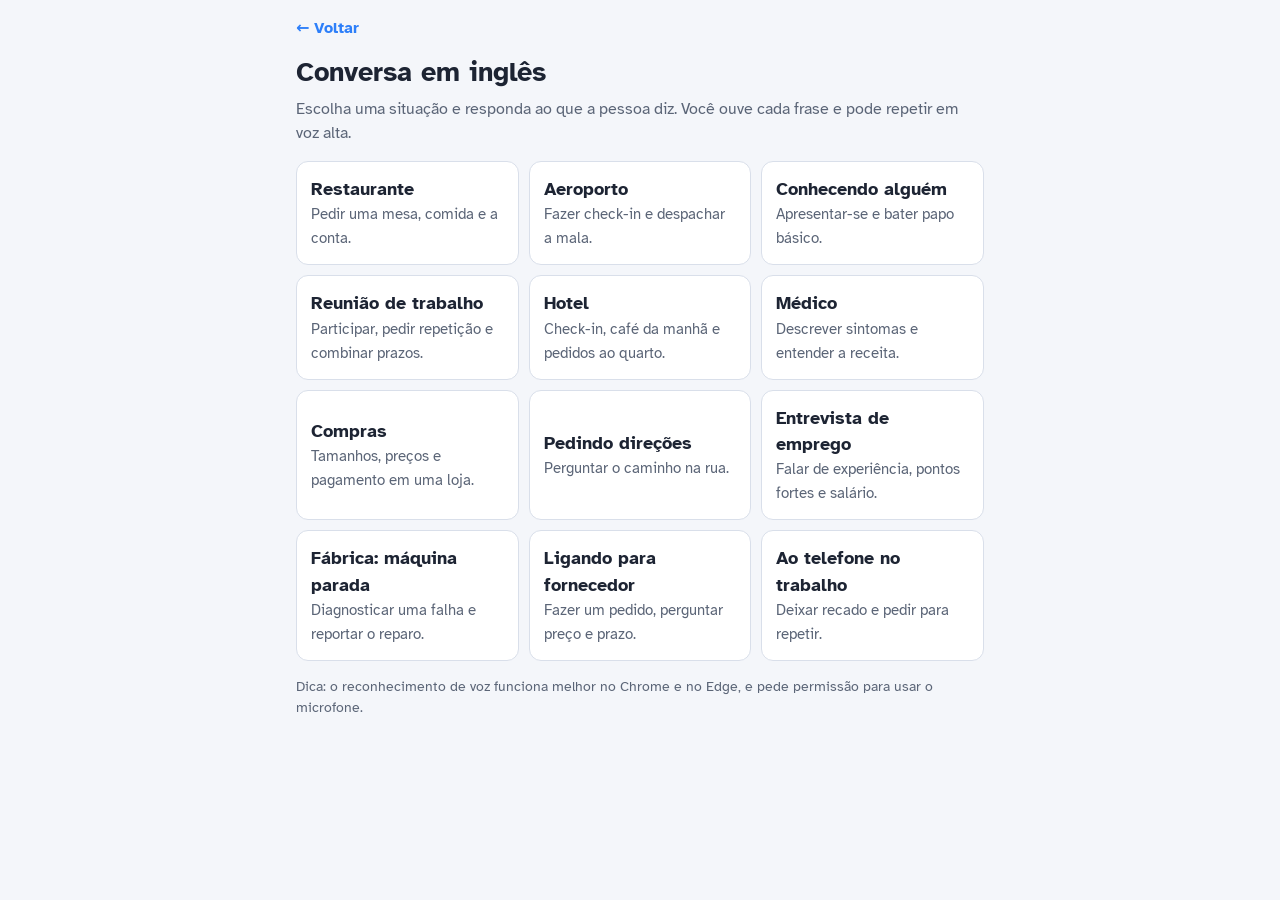
==== conversa.html @ a8394e64 "Add files via upload" ====
<!doctype html>
<html lang="pt-BR">
<head>
<meta charset="utf-8">
<meta name="viewport" content="width=device-width, initial-scale=1, viewport-fit=cover">
<title>Conversa em inglês</title>
<link href="https://fonts.googleapis.com/css2?family=Atkinson+Hyperlegible:wght@400;700&display=swap" rel="stylesheet">
<style>
  :root {
    --bg: #f4f6fa;
    --card: #ffffff;
    --text: #1d2433;
    --muted: #5b6577;
    --line: #d9dfea;
    --brand: #2d7ff9;
    --brand-dark: #1b63cc;
    --bot: #e9eef8;
    --me: #2d7ff9;
    --ok: #1f8a4c;
    --bad: #c2362b;
  }
  @media (prefers-color-scheme: dark) {
    :root {
      --bg: #12161f; --card: #1b2130; --text: #eaeef7; --muted: #9aa5ba;
      --line: #2e374a; --bot: #262e42; --brand: #4b92ff; --brand-dark: #6aa5ff;
      --me: #2d6fd6; --ok: #4cc283; --bad: #ff7b6e;
    }
  }
  * { box-sizing: border-box; }
  html, body { margin: 0; }
  body {
    font-family: "Atkinson Hyperlegible", system-ui, sans-serif;
    background: var(--bg);
    color: var(--text);
    line-height: 1.5;
    padding-top: env(safe-area-inset-top, 0px);
    padding-bottom: env(safe-area-inset-bottom, 0px);
  }
  .wrap { max-width: 720px; margin: 0 auto; padding: 16px; }
  .voltar { display: inline-block; margin-bottom: 8px; color: var(--brand); text-decoration: none; font-weight: 700; }
  h1 { margin: 4px 0 4px; font-size: 1.7rem; }
  .sub { margin: 0 0 16px; color: var(--muted); }

  button { font: inherit; cursor: pointer; }
  button:focus-visible, a:focus-visible { outline: 3px solid var(--brand); outline-offset: 2px; }

  /* escolha de cenário */
  .cenarios { display: grid; gap: 10px; grid-template-columns: repeat(auto-fit, minmax(210px, 1fr)); }
  .cenario {
    text-align: left; padding: 14px; border-radius: 12px;
    border: 1px solid var(--line); background: var(--card); color: var(--text);
  }
  .cenario:hover { border-color: var(--brand); }
  .cenario strong { display: block; font-size: 1.1rem; }
  .cenario span { color: var(--muted); font-size: .92rem; }

  /* conversa */
  .topo { display: flex; flex-wrap: wrap; gap: 8px; align-items: center; justify-content: space-between; margin-bottom: 10px; }
  .topo h2 { margin: 0; font-size: 1.2rem; }
  .ferr { display: flex; gap: 8px; flex-wrap: wrap; }
  .peq {
    padding: 6px 12px; border-radius: 8px; border: 1px solid var(--line);
    background: var(--card); color: var(--text); font-size: .9rem;
  }
  .peq[aria-pressed="true"] { background: var(--brand); border-color: var(--brand); color: #fff; }

  .chat { display: flex; flex-direction: column; gap: 10px; margin-bottom: 14px; }
  .msg { max-width: 85%; padding: 10px 14px; border-radius: 14px; }
  .msg .en { font-size: 1.05rem; }
  .msg .pt { margin-top: 4px; font-size: .9rem; color: var(--muted); }
  .msg.bot { align-self: flex-start; background: var(--bot); border-bottom-left-radius: 4px; }
  .msg.eu { align-self: flex-end; background: var(--me); color: #fff; border-bottom-right-radius: 4px; }
  .msg.eu .pt { color: #dce8ff; }
  .msg .acoes { display: flex; gap: 6px; margin-top: 8px; flex-wrap: wrap; }
  .msg .acoes button {
    padding: 4px 10px; border-radius: 8px; border: 1px solid rgba(255,255,255,.6);
    background: transparent; color: inherit; font-size: .85rem;
  }
  .msg.bot .acoes button { border-color: var(--line); }
  .resultado { margin-top: 6px; font-size: .9rem; }

  .escolhas { display: grid; gap: 8px; }
  .escolhas .titulo { margin: 0 0 2px; font-weight: 700; }
  .opcao {
    text-align: left; padding: 12px 14px; border-radius: 10px;
    border: 1px solid var(--line); background: var(--card); color: var(--text);
  }
  .opcao:hover:not(:disabled) { border-color: var(--brand); }
  .opcao:disabled { opacity: .55; cursor: default; }
  .opcao .pt { display: block; color: var(--muted); font-size: .88rem; margin-top: 2px; }
  .feedback { margin: 0; padding: 10px 14px; border-radius: 10px; background: var(--card); border-left: 4px solid var(--bad); }

  .fim { padding: 18px; border-radius: 12px; background: var(--card); border: 1px solid var(--line); text-align: center; }
  .fim h3 { margin: 0 0 6px; }
  .fim .acoes-fim { display: flex; justify-content: center; gap: 10px; flex-wrap: wrap; margin-top: 12px; }
  .btn {
    padding: 10px 16px; border: none; border-radius: 8px;
    background: var(--brand); color: #fff; font-weight: 700;
  }
  .btn:hover { background: var(--brand-dark); }
  .btn.sec { background: transparent; color: var(--brand); border: 1px solid var(--brand); }

  .aviso { color: var(--muted); font-size: .85rem; margin-top: 16px; }
  [hidden] { display: none !important; }
</style>
</head>
<body>
<div class="wrap">
  <a class="voltar" href="index.html">← Voltar</a>
  <h1>Conversa em inglês</h1>
  <p class="sub">Escolha uma situação e responda ao que a pessoa diz. Você ouve cada frase e pode repetir em voz alta.</p>

  <!-- Tela 1: cenários -->
  <section id="telaCenarios">
    <div class="cenarios" id="listaCenarios"></div>
  </section>

  <!-- Tela 2: conversa -->
  <section id="telaConversa" hidden>
    <div class="topo">
      <h2 id="tituloCenario"></h2>
      <div class="ferr">
        <button class="peq" id="btnTrad" aria-pressed="true">Tradução</button>
        <button class="peq" id="btnVoz" aria-pressed="true">Voz</button>
        <button class="peq" id="btnSair">Trocar situação</button>
      </div>
    </div>
    <div class="chat" id="chat" aria-live="polite"></div>
    <div id="area"></div>
  </section>

  <p class="aviso">Dica: o reconhecimento de voz funciona melhor no Chrome e no Edge, e pede permissão para usar o microfone.</p>
</div>

<script src="cenarios-extra.js"></script>
<script>
/* ------------------------------------------------------------
   CONTEÚDO — para criar uma nova situação, copie um bloco abaixo.
   bot: fala da outra pessoa | opcoes: respostas possíveis
   ok: true = resposta adequada | fb: explicação quando errada
------------------------------------------------------------ */
var CENARIOS = [
  {
    nome: "Restaurante",
    desc: "Pedir uma mesa, comida e a conta.",
    passos: [
      { bot: "Good evening! Welcome. Do you have a reservation?", pt: "Boa noite! Bem-vindo. Vocês têm reserva?",
        opcoes: [
          { en: "No, we don't. Do you have a table for two?", pt: "Não, não temos. Vocês têm uma mesa para dois?", ok: true },
          { en: "I am fine, thank you.", pt: "Estou bem, obrigado.", fb: "Isso responde a \"como vai?\", mas a pergunta era sobre reserva." },
          { en: "Yes, I eat the table.", pt: "Sim, eu como a mesa.", fb: "Confusão de palavras: para pedir uma mesa, use \"a table for two\"." }
        ] },
      { bot: "Of course. Here is the menu. What would you like to drink?", pt: "Claro. Aqui está o cardápio. O que gostaria de beber?",
        opcoes: [
          { en: "I'd like a glass of water, please.", pt: "Eu gostaria de um copo de água, por favor.", ok: true },
          { en: "I want drink water now.", pt: "Eu quer beber água agora.", fb: "Dá para entender, mas a gramática está errada e soa seco. Prefira \"I'd like...\"." },
          { en: "The menu is very big.", pt: "O cardápio é muito grande.", fb: "Não responde à pergunta sobre a bebida." }
        ] },
      { bot: "Are you ready to order?", pt: "Está pronto para pedir?",
        opcoes: [
          { en: "Yes. I'll have the chicken with rice, please.", pt: "Sim. Vou querer o frango com arroz, por favor.", ok: true },
          { en: "Yes, chicken rice me.", pt: "Sim, frango arroz eu.", fb: "A ordem das palavras ficou errada. Use \"I'll have...\" ou \"I'd like...\"." },
          { en: "No, I am a waiter.", pt: "Não, eu sou garçom.", fb: "Quem é o garçom é a outra pessoa. A pergunta era se você já quer pedir." }
        ] },
      { bot: "Would you like anything else?", pt: "Gostaria de mais alguma coisa?",
        opcoes: [
          { en: "No, that's all. Could I have the check, please?", pt: "Não, é só isso. Poderia trazer a conta, por favor?", ok: true },
          { en: "No, I have a check.", pt: "Não, eu tenho uma conta.", fb: "Para pedir a conta, o verbo é \"to have\" no pedido: \"Could I have the check?\"." },
          { en: "Yes, the check is delicious.", pt: "Sim, a conta é deliciosa.", fb: "A conta não se come. 😄 Para pedir a conta: \"Could I have the check, please?\"." }
        ] },
      { bot: "Here you are. Thank you, and have a nice evening!", pt: "Aqui está. Obrigado e tenha uma boa noite!",
        opcoes: [
          { en: "Thank you! You too. The food was great.", pt: "Obrigado! O senhor também. A comida estava ótima.", ok: true },
          { en: "You are welcome.", pt: "De nada.", fb: "\"You're welcome\" responde a um agradecimento seu. Aqui foi o garçom quem agradeceu." },
          { en: "Good morning.", pt: "Bom dia.", fb: "A cena é à noite (evening). Seria \"Good evening\" ou \"Good night\" ao sair." }
        ] }
    ]
  },
  {
    nome: "Aeroporto",
    desc: "Fazer check-in e despachar a mala.",
    passos: [
      { bot: "Hello! Where are you flying today?", pt: "Olá! Para onde você está voando hoje?",
        opcoes: [
          { en: "I'm flying to Miami. Here is my passport.", pt: "Estou indo para Miami. Aqui está meu passaporte.", ok: true },
          { en: "I am flying by the airport.", pt: "Estou voando pelo aeroporto.", fb: "Para dizer o destino, use \"to\": \"I'm flying to Miami\"." },
          { en: "My name is Miami.", pt: "Meu nome é Miami.", fb: "A pergunta era sobre o destino, não sobre o seu nome." }
        ] },
      { bot: "Do you have any bags to check in?", pt: "Você tem malas para despachar?",
        opcoes: [
          { en: "Yes, I have one suitcase.", pt: "Sim, tenho uma mala.", ok: true },
          { en: "Yes, I have one suitcases.", pt: "Sim, eu tenho uma malas.", fb: "Com \"one\" o substantivo fica no singular: one suitcase." },
          { en: "No, thank you, I am hungry.", pt: "Não, obrigado, estou com fome.", fb: "Não responde à pergunta sobre as malas." }
        ] },
      { bot: "Would you like a window seat or an aisle seat?", pt: "Prefere assento na janela ou no corredor?",
        opcoes: [
          { en: "A window seat, please.", pt: "Na janela, por favor.", ok: true },
          { en: "I like windows seat.", pt: "Eu gosto janelas assento.", fb: "Para escolher, basta dizer \"A window seat, please\"." },
          { en: "Yes, please.", pt: "Sim, por favor.", fb: "A pergunta tinha duas opções (window ou aisle). \"Yes\" não escolhe nenhuma." }
        ] },
      { bot: "Here is your boarding pass. Boarding starts at gate 12 at 3 p.m.", pt: "Aqui está seu cartão de embarque. O embarque começa no portão 12, às 15h.",
        opcoes: [
          { en: "Thank you. Where is gate 12, please?", pt: "Obrigado. Onde fica o portão 12, por favor?", ok: true },
          { en: "Thank you. Where is my house?", pt: "Obrigado. Onde fica minha casa?", fb: "Pergunta fora de contexto. O que você precisa saber é onde fica o portão." },
          { en: "I don't boarding.", pt: "Eu não embarcando.", fb: "Frase incompleta e sem sentido aqui. Agradecer e perguntar o caminho é o natural." }
        ] }
    ]
  },
  {
    nome: "Conhecendo alguém",
    desc: "Apresentar-se e bater papo básico.",
    passos: [
      { bot: "Hi! I'm Sarah. Nice to meet you.", pt: "Oi! Eu sou a Sarah. Prazer em conhecer você.",
        opcoes: [
          { en: "Nice to meet you too. I'm Carlos.", pt: "Prazer em conhecer você também. Eu sou o Carlos.", ok: true },
          { en: "I am fine and you?", pt: "Estou bem e você?", fb: "Isso responde \"How are you?\". Aqui a Sarah se apresentou." },
          { en: "Me Carlos is.", pt: "Eu Carlos é.", fb: "Ordem errada. O correto é \"I'm Carlos\" ou \"My name is Carlos\"." }
        ] },
      { bot: "Where are you from?", pt: "De onde você é?",
        opcoes: [
          { en: "I'm from Brazil. And you?", pt: "Eu sou do Brasil. E você?", ok: true },
          { en: "I am of Brazil.", pt: "Eu sou de o Brasil.", fb: "Em inglês, origem usa \"from\": I'm from Brazil." },
          { en: "I from Brazil go.", pt: "Eu do Brasil vou.", fb: "Falta o verbo \"to be\": I'm from Brazil." }
        ] },
      { bot: "What do you do for a living?", pt: "O que você faz da vida? (Qual é sua profissão?)",
        opcoes: [
          { en: "I work as an engineer in a factory.", pt: "Eu trabalho como engenheiro em uma fábrica.", ok: true },
          { en: "I am doing a living.", pt: "Eu estou fazendo uma vida.", fb: "Tradução literal que não funciona. Diga a profissão: \"I'm an engineer\"." },
          { en: "I live in a factory.", pt: "Eu moro em uma fábrica.", fb: "\"Live\" é morar. Para profissão use \"work\" ou \"I'm a/an ...\"." }
        ] },
      { bot: "That sounds interesting! Do you like your job?", pt: "Parece interessante! Você gosta do seu trabalho?",
        opcoes: [
          { en: "Yes, I do. It's challenging, but I enjoy it.", pt: "Sim, gosto. É desafiador, mas eu aprecio.", ok: true },
          { en: "Yes, I like.", pt: "Sim, eu gosto.", fb: "Em inglês \"like\" precisa de complemento ou de \"do\": \"Yes, I do\" ou \"I like it\"." },
          { en: "Yes, I am.", pt: "Sim, eu sou.", fb: "A pergunta usa \"do you\", então a resposta curta é \"Yes, I do\"." }
        ] }
    ]
  },
  {
    nome: "Reunião de trabalho",
    desc: "Participar, pedir repetição e combinar prazos.",
    passos: [
      { bot: "Good morning, everyone. Let's get started with the production report.", pt: "Bom dia a todos. Vamos começar com o relatório de produção.",
        opcoes: [
          { en: "Good morning. I'm ready.", pt: "Bom dia. Estou pronto.", ok: true },
          { en: "Good night. I am ready.", pt: "Boa noite. Estou pronto.", fb: "\"Good night\" é despedida. De manhã use \"Good morning\"." },
          { en: "Goodbye, everyone.", pt: "Tchau a todos.", fb: "A reunião está começando, não terminando." }
        ] },
      { bot: "Line two stopped for twenty minutes yesterday because of a sensor failure.", pt: "A linha dois parou por vinte minutos ontem por causa de falha em um sensor.",
        opcoes: [
          { en: "Sorry, could you repeat that, please?", pt: "Desculpe, poderia repetir, por favor?", ok: true },
          { en: "Repeat!", pt: "Repita!", fb: "Entendível, mas muito ríspido para uma reunião. Seja mais educado." },
          { en: "I no understand you.", pt: "Eu não entender você.", fb: "O correto é \"I don't understand\". Pedir repetição com \"Could you repeat...?\" é mais natural." }
        ] },
      { bot: "A sensor failure on line two. Can you check it by Friday?", pt: "Uma falha de sensor na linha dois. Você consegue verificar até sexta?",
        opcoes: [
          { en: "Yes, I can. I'll send you a report on Friday.", pt: "Sim, consigo. Enviarei um relatório na sexta.", ok: true },
          { en: "Yes, I can to check.", pt: "Sim, eu posso para verificar.", fb: "Depois de \"can\" o verbo vem sem \"to\": \"I can check it\"." },
          { en: "No, Friday is a fruit.", pt: "Não, sexta é uma fruta.", fb: "Resposta sem sentido. Se não puder, diga \"I'm afraid I can't. Can we do Monday?\"." }
        ] },
      { bot: "Great. Any questions before we finish?", pt: "Ótimo. Alguma dúvida antes de encerrarmos?",
        opcoes: [
          { en: "No questions from me. Thank you, everyone.", pt: "Sem perguntas da minha parte. Obrigado a todos.", ok: true },
          { en: "Yes, I have not question.", pt: "Sim, eu tenho não pergunta.", fb: "Melhor: \"No, I don't have any questions\"." },
          { en: "Good morning again.", pt: "Bom dia de novo.", fb: "Não faz sentido cumprimentar de novo no fim da reunião." }
        ] }
    ]
  }
];

/* ------------------------------------------------------------ */
var $ = function (id) { return document.getElementById(id); };
var telaCenarios = $("telaCenarios"), telaConversa = $("telaConversa");
var chat = $("chat"), area = $("area");
var btnTrad = $("btnTrad"), btnVoz = $("btnVoz");

var cenario = null, passoAtual = 0, erros = 0;
var mostrarTrad = true, vozLigada = true;
var temVoz = "speechSynthesis" in window;
var Reconhecimento = window.SpeechRecognition || window.webkitSpeechRecognition;

function falar(texto) {
  if (!temVoz) return;
  window.speechSynthesis.cancel();
  var u = new SpeechSynthesisUtterance(texto);
  u.lang = "en-US";
  u.rate = 0.9;
  window.speechSynthesis.speak(u);
}

function embaralhar(lista) {
  var a = lista.slice();
  for (var i = a.length - 1; i > 0; i--) {
    var j = Math.floor(Math.random() * (i + 1));
    var t = a[i]; a[i] = a[j]; a[j] = t;
  }
  return a;
}

function el(tag, classe, texto) {
  var e = document.createElement(tag);
  if (classe) e.className = classe;
  if (texto) e.textContent = texto;
  return e;
}

/* ---------- lista de cenários ---------- */
function montarLista() {
  var lista = $("listaCenarios");
  CENARIOS.forEach(function (c, i) {
    var b = el("button", "cenario");
    b.appendChild(el("strong", "", c.nome));
    b.appendChild(el("span", "", c.desc));
    b.addEventListener("click", function () { iniciar(i); });
    lista.appendChild(b);
  });
}

/* ---------- conversa ---------- */
function iniciar(indice) {
  cenario = CENARIOS[indice];
  passoAtual = 0;
  erros = 0;
  chat.innerHTML = "";
  area.innerHTML = "";
  $("tituloCenario").textContent = cenario.nome;
  telaCenarios.hidden = true;
  telaConversa.hidden = false;
  history.replaceState(null, "", "#" + indice);
  mostrarPassoBot();
}

function bolha(tipo, en, pt) {
  var m = el("div", "msg " + tipo);
  m.appendChild(el("div", "en", en));
  var p = el("div", "pt", pt);
  p.hidden = !mostrarTrad;
  p.setAttribute("data-trad", "1");
  m.appendChild(p);

  var acoes = el("div", "acoes");
  var ouvir = el("button", "", "🔊 Ouvir");
  ouvir.addEventListener("click", function () { falar(en); });
  acoes.appendChild(ouvir);

  if (tipo === "eu" && Reconhecimento) {
    var res = el("div", "resultado");
    var mic = el("button", "", "🎤 Repetir em voz alta");
    mic.addEventListener("click", function () { ouvirUsuario(en, mic, res); });
    acoes.appendChild(mic);
    m.appendChild(acoes);
    m.appendChild(res);
  } else {
    m.appendChild(acoes);
  }
  chat.appendChild(m);
  m.scrollIntoView({ behavior: "smooth", block: "nearest" });
  return m;
}

function mostrarPassoBot() {
  var passo = cenario.passos[passoAtual];
  bolha("bot", passo.bot, passo.pt);
  if (vozLigada) falar(passo.bot);
  mostrarOpcoes(passo);
}

function mostrarOpcoes(passo) {
  area.innerHTML = "";
  var caixa = el("div", "escolhas");
  caixa.appendChild(el("p", "titulo", "Como você responde?"));

  embaralhar(passo.opcoes || gerar(passo)).forEach(function (op) {
    var b = el("button", "opcao");
    b.appendChild(document.createTextNode(op.en));
    var p = el("span", "pt", op.pt);
    p.hidden = !mostrarTrad;
    p.setAttribute("data-trad", "1");
    b.appendChild(p);

    b.addEventListener("click", function () {
      if (op.ok) {
        responder(op);
      } else {
        erros++;
        b.disabled = true;
        var antigo = caixa.querySelector(".feedback");
        if (antigo) antigo.remove();
        var f = el("p", "feedback", "Quase. " + op.fb + " Tente outra.");
        caixa.insertBefore(f, caixa.children[1]);
        if (vozLigada) falar(op.en);
      }
    });
    caixa.appendChild(b);
  });
  area.appendChild(caixa);
}

function responder(op) {
  area.innerHTML = "";
  bolha("eu", op.en, op.pt);
  if (vozLigada) falar(op.en);
  passoAtual++;

  if (passoAtual < cenario.passos.length) {
    setTimeout(mostrarPassoBot, 1800);
  } else {
    setTimeout(mostrarFim, 1200);
  }
}

function mostrarFim() {
  area.innerHTML = "";
  var f = el("div", "fim");
  f.appendChild(el("h3", "", "Conversa concluída!"));
  var total = cenario.passos.length;
  var msg = erros === 0
    ? "Você acertou todas as respostas de primeira."
    : "Você acertou as " + total + " respostas, com " + erros + (erros === 1 ? " tentativa errada." : " tentativas erradas.");
  f.appendChild(el("p", "", msg));
  var acoes = el("div", "acoes-fim");
  var again = el("button", "btn", "Refazer");
  again.addEventListener("click", function () { iniciar(CENARIOS.indexOf(cenario)); });
  var outra = el("button", "btn sec", "Escolher outra situação");
  outra.addEventListener("click", sair);
  acoes.appendChild(again);
  acoes.appendChild(outra);
  f.appendChild(acoes);
  area.appendChild(f);
  f.scrollIntoView({ behavior: "smooth", block: "nearest" });
}

function sair() {
  if (temVoz) window.speechSynthesis.cancel();
  telaConversa.hidden = true;
  telaCenarios.hidden = false;
  history.replaceState(null, "", location.pathname);
}

/* ---------- reconhecimento de voz ---------- */
function limpar(t) {
  return t.toLowerCase().replace(/[^a-z0-9' ]/g, " ").split(/\s+/).filter(Boolean);
}

function ouvirUsuario(alvo, botao, saida) {
  if (temVoz) window.speechSynthesis.cancel();
  var rec = new Reconhecimento();
  rec.lang = "en-US";
  rec.interimResults = false;
  rec.maxAlternatives = 1;
  botao.disabled = true;
  botao.textContent = "🎤 Ouvindo...";
  saida.textContent = "";

  rec.onresult = function (e) {
    var dito = e.results[0][0].transcript;
    var esperado = limpar(alvo);
    var falado = limpar(dito);
    var acertos = esperado.filter(function (p) { return falado.indexOf(p) !== -1; }).length;
    var pct = Math.round((acertos / esperado.length) * 100);
    var texto = "Entendi: \"" + dito + "\" — " + pct + "% das palavras. ";
    texto += pct >= 85 ? "Muito bom!" : pct >= 60 ? "Quase lá, tente de novo." : "Ouça a frase e tente outra vez.";
    saida.textContent = texto;
  };
  rec.onerror = function (e) {
    saida.textContent = e.error === "not-allowed"
      ? "Permita o uso do microfone no navegador para praticar a fala."
      : "Não consegui ouvir. Tente novamente.";
  };
  rec.onend = function () {
    botao.disabled = false;
    botao.textContent = "🎤 Repetir em voz alta";
  };
  try { rec.start(); } catch (err) { botao.disabled = false; }
}

/* ---------- controles ---------- */
btnTrad.addEventListener("click", function () {
  mostrarTrad = !mostrarTrad;
  btnTrad.setAttribute("aria-pressed", String(mostrarTrad));
  document.querySelectorAll("[data-trad]").forEach(function (e) { e.hidden = !mostrarTrad; });
});
btnVoz.addEventListener("click", function () {
  vozLigada = !vozLigada;
  btnVoz.setAttribute("aria-pressed", String(vozLigada));
  if (!vozLigada && temVoz) window.speechSynthesis.cancel();
});
$("btnSair").addEventListener("click", sair);

// diálogos compactos de cenarios-extra.js
if (typeof EXTRA !== "undefined") {
  EXTRA.forEach(function (c) {
    CENARIOS.push({
      nome: c.nome, desc: c.desc,
      passos: c.p.map(function (x) {
        return { bot: x[0], pt: x[1], certa: { en: x[2], pt: x[3], ok: true } };
      })
    });
  });
}

// opções erradas: respostas de outros passos da mesma situação
function gerar(passo) {
  var outras = cenario.passos.filter(function (p) { return p !== passo && p.certa; });
  var erradas = embaralhar(outras).slice(0, 2).map(function (p) {
    return {
      en: p.certa.en, pt: p.certa.pt,
      fb: "Essa frase quer dizer \"" + p.certa.pt + "\" e não combina com o que foi dito."
    };
  });
  return [passo.certa].concat(erradas);
}

montarLista();

// permite abrir direto: conversa.html#0, #1, #2, #3
var h = parseInt(location.hash.replace("#", ""), 10);
if (!isNaN(h) && CENARIOS[h]) iniciar(h);
</script>
</body>
</html>
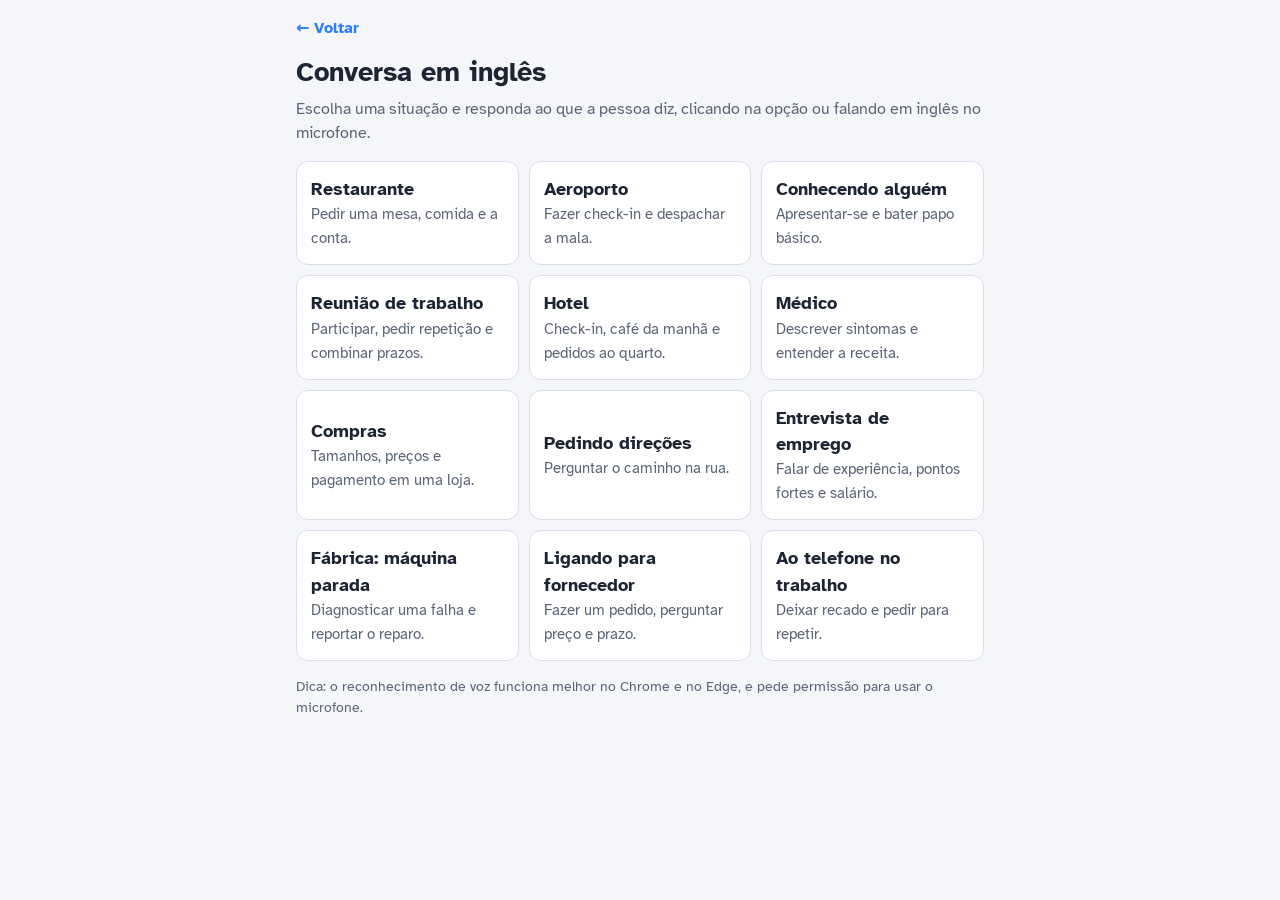
==== commit c44882a0: "Update conversa.html" ====
--- a/conversa.html
+++ b/conversa.html
@@ -81,6 +81,8 @@
 
   .escolhas { display: grid; gap: 8px; }
   .escolhas .titulo { margin: 0 0 2px; font-weight: 700; }
+  .mic-linha { display: flex; flex-wrap: wrap; align-items: center; gap: 10px; }
+  .mic-linha .resultado { margin: 0; flex: 1 1 200px; }
   .opcao {
     text-align: left; padding: 12px 14px; border-radius: 10px;
     border: 1px solid var(--line); background: var(--card); color: var(--text);
@@ -108,7 +110,7 @@
 <div class="wrap">
   <a class="voltar" href="index.html">← Voltar</a>
   <h1>Conversa em inglês</h1>
-  <p class="sub">Escolha uma situação e responda ao que a pessoa diz. Você ouve cada frase e pode repetir em voz alta.</p>
+  <p class="sub">Escolha uma situação e responda ao que a pessoa diz, clicando na opção ou falando em inglês no microfone.</p>
 
   <!-- Tela 1: cenários -->
   <section id="telaCenarios">
@@ -121,7 +123,7 @@
       <h2 id="tituloCenario"></h2>
       <div class="ferr">
         <button class="peq" id="btnTrad" aria-pressed="true">Tradução</button>
-        <button class="peq" id="btnVoz" aria-pressed="true">Voz</button>
+        <button class="peq" id="btnVoz" aria-pressed="true">🔊 Voz: ligada</button>
         <button class="peq" id="btnSair">Trocar situação</button>
       </div>
     </div>
@@ -279,13 +281,23 @@
 var temVoz = "speechSynthesis" in window;
 var Reconhecimento = window.SpeechRecognition || window.webkitSpeechRecognition;
 
+var ultimaFala = "";
+
 function falar(texto) {
-  if (!temVoz) return;
-  window.speechSynthesis.cancel();
+  if (!temVoz) {
+    alert("Seu navegador não tem voz sintetizada. Tente o Chrome, Edge ou Safari.");
+    return;
+  }
+  var synth = window.speechSynthesis;
+  synth.cancel();
   var u = new SpeechSynthesisUtterance(texto);
   u.lang = "en-US";
   u.rate = 0.9;
-  window.speechSynthesis.speak(u);
+  var vozes = synth.getVoices();
+  for (var i = 0; i < vozes.length; i++) {
+    if (vozes[i].lang && vozes[i].lang.toLowerCase().indexOf("en") === 0) { u.voice = vozes[i]; break; }
+  }
+  setTimeout(function () { synth.resume(); synth.speak(u); }, 60);
 }
 
 function embaralhar(lista) {
@@ -360,6 +372,7 @@
 
 function mostrarPassoBot() {
   var passo = cenario.passos[passoAtual];
+  ultimaFala = passo.bot;
   bolha("bot", passo.bot, passo.pt);
   if (vozLigada) falar(passo.bot);
   mostrarOpcoes(passo);
@@ -369,6 +382,34 @@
   area.innerHTML = "";
   var caixa = el("div", "escolhas");
   caixa.appendChild(el("p", "titulo", "Como você responde?"));
+
+  var lista = [];
+
+  function escolher(op, b) {
+    if (op.ok) {
+      responder(op);
+    } else {
+      erros++;
+      b.disabled = true;
+      var antigo = caixa.querySelector(".feedback");
+      if (antigo) antigo.remove();
+      var f = el("p", "feedback", "Quase. " + op.fb + " Tente outra.");
+      caixa.insertBefore(f, caixa.querySelector(".opcao"));
+      if (vozLigada) falar(op.en);
+    }
+  }
+
+  if (Reconhecimento) {
+    var linha = el("div", "mic-linha");
+    var mic = el("button", "btn", "🎤 Responder falando");
+    var res = el("span", "resultado", "");
+    mic.addEventListener("click", function () { ouvirResposta(lista, mic, res, escolher); });
+    linha.appendChild(mic);
+    linha.appendChild(res);
+    caixa.appendChild(linha);
+  } else {
+    caixa.appendChild(el("p", "resultado", "Para responder falando, abra a página no Chrome ou no Edge."));
+  }
 
   embaralhar(passo.opcoes || gerar(passo)).forEach(function (op) {
     var b = el("button", "opcao");
@@ -377,20 +418,8 @@
     p.hidden = !mostrarTrad;
     p.setAttribute("data-trad", "1");
     b.appendChild(p);
-
-    b.addEventListener("click", function () {
-      if (op.ok) {
-        responder(op);
-      } else {
-        erros++;
-        b.disabled = true;
-        var antigo = caixa.querySelector(".feedback");
-        if (antigo) antigo.remove();
-        var f = el("p", "feedback", "Quase. " + op.fb + " Tente outra.");
-        caixa.insertBefore(f, caixa.children[1]);
-        if (vozLigada) falar(op.en);
-      }
-    });
+    b.addEventListener("click", function () { escolher(op, b); });
+    lista.push({ op: op, b: b });
     caixa.appendChild(b);
   });
   area.appendChild(caixa);
@@ -474,6 +503,54 @@
   try { rec.start(); } catch (err) { botao.disabled = false; }
 }
 
+/* ---------- responder falando: compara com as opções ---------- */
+function ouvirResposta(lista, botao, saida, escolher) {
+  if (temVoz) window.speechSynthesis.cancel();
+  var rec = new Reconhecimento();
+  rec.lang = "en-US";
+  rec.interimResults = false;
+  rec.maxAlternatives = 3;
+  botao.disabled = true;
+  botao.textContent = "🎤 Ouvindo... fale agora";
+  saida.textContent = "";
+
+  rec.onresult = function (e) {
+    var alts = [];
+    for (var i = 0; i < e.results[0].length; i++) alts.push(e.results[0][i].transcript);
+
+    var melhor = null, nota = 0, segunda = 0;
+    lista.forEach(function (item) {
+      if (item.b.disabled) return;
+      var alvo = limpar(item.op.en);
+      var n = 0;
+      alts.forEach(function (t) {
+        var falado = limpar(t);
+        var ac = alvo.filter(function (p) { return falado.indexOf(p) !== -1; }).length;
+        n = Math.max(n, ac / alvo.length);
+      });
+      if (n > nota) { segunda = nota; nota = n; melhor = item; }
+      else if (n > segunda) { segunda = n; }
+    });
+
+    saida.textContent = "Entendi: \"" + alts[0] + "\". ";
+    if (melhor && nota >= 0.5 && nota - segunda >= 0.1) {
+      escolher(melhor.op, melhor.b);
+    } else {
+      saida.textContent += "Não identifiquei qual opção você disse. Fale a frase inteira ou clique na opção.";
+    }
+  };
+  rec.onerror = function (e) {
+    saida.textContent = e.error === "not-allowed"
+      ? "Permita o uso do microfone no navegador."
+      : "Não consegui ouvir. Tente novamente.";
+  };
+  rec.onend = function () {
+    botao.disabled = false;
+    botao.textContent = "🎤 Responder falando";
+  };
+  try { rec.start(); } catch (err) { botao.disabled = false; botao.textContent = "🎤 Responder falando"; }
+}
+
 /* ---------- controles ---------- */
 btnTrad.addEventListener("click", function () {
   mostrarTrad = !mostrarTrad;
@@ -483,7 +560,9 @@
 btnVoz.addEventListener("click", function () {
   vozLigada = !vozLigada;
   btnVoz.setAttribute("aria-pressed", String(vozLigada));
+  btnVoz.textContent = vozLigada ? "🔊 Voz: ligada" : "🔇 Voz: desligada";
   if (!vozLigada && temVoz) window.speechSynthesis.cancel();
+  if (vozLigada && ultimaFala) falar(ultimaFala);
 });
 $("btnSair").addEventListener("click", sair);
 
